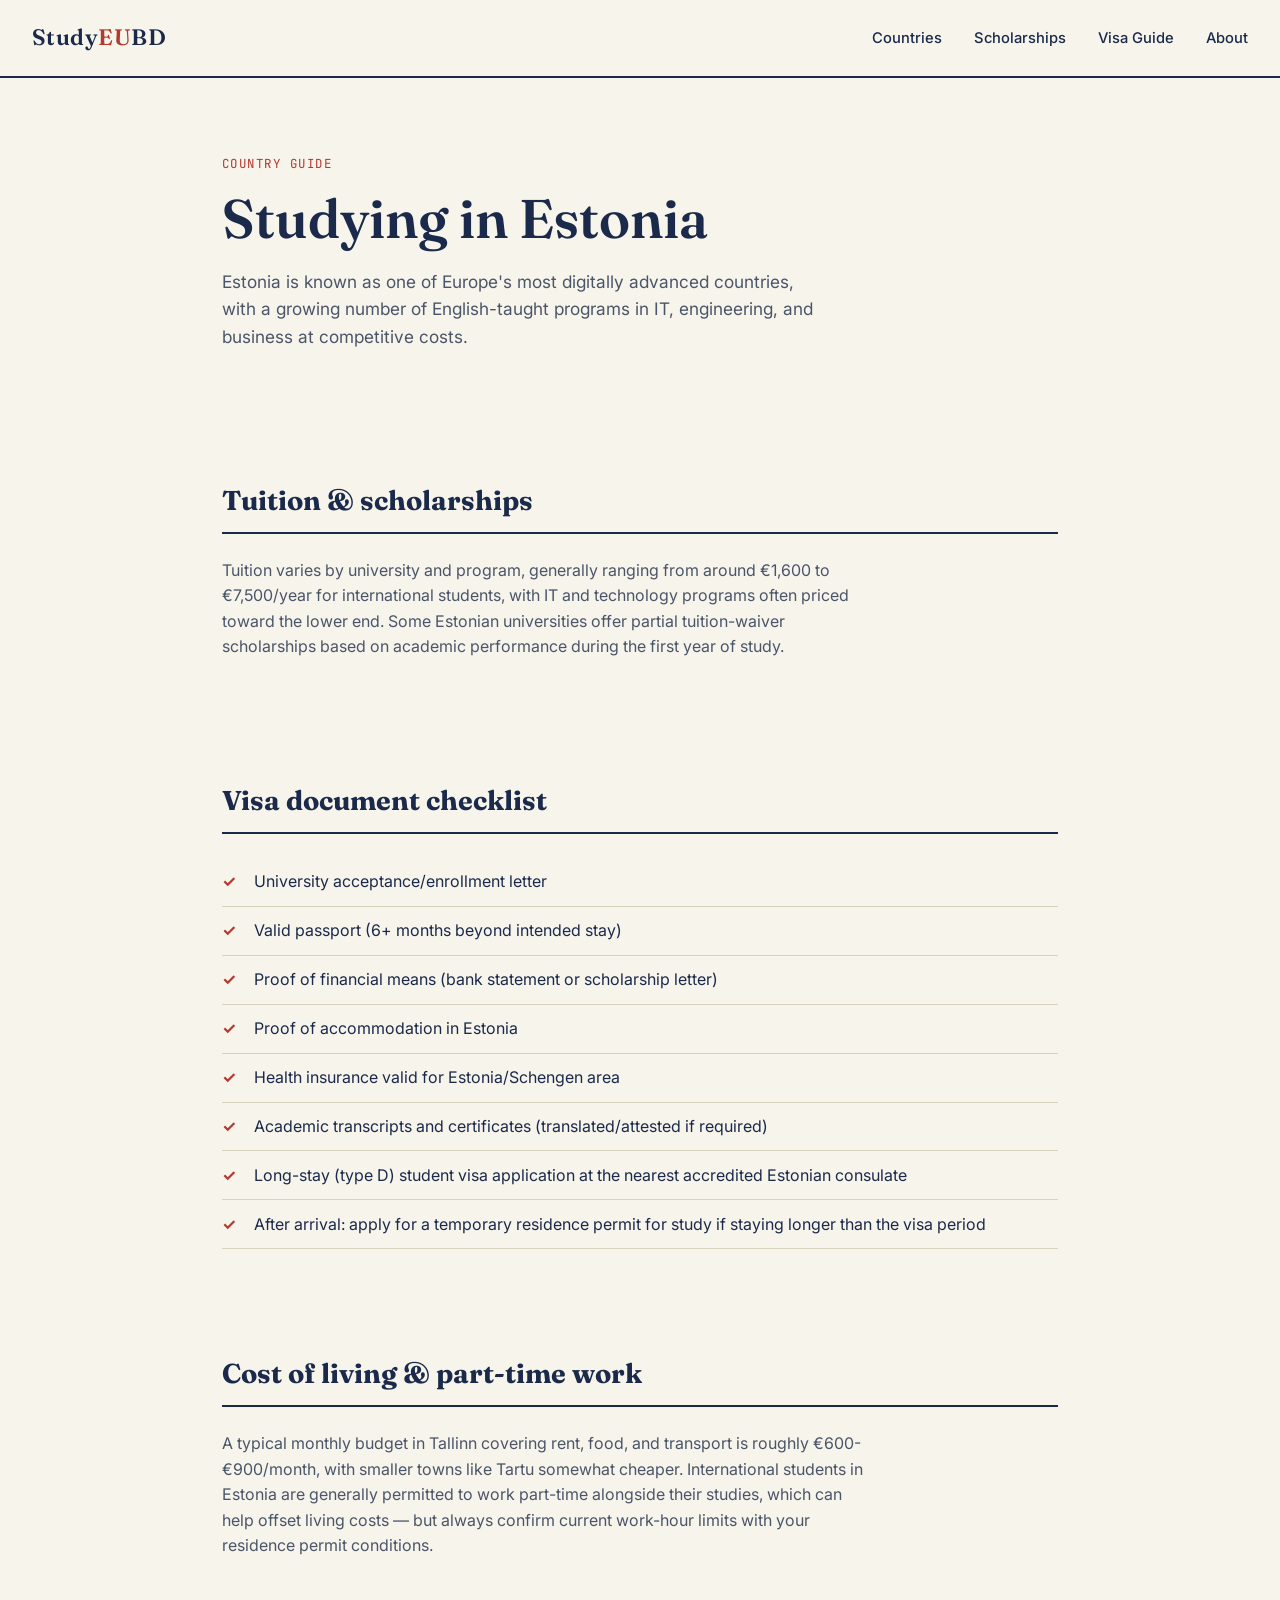
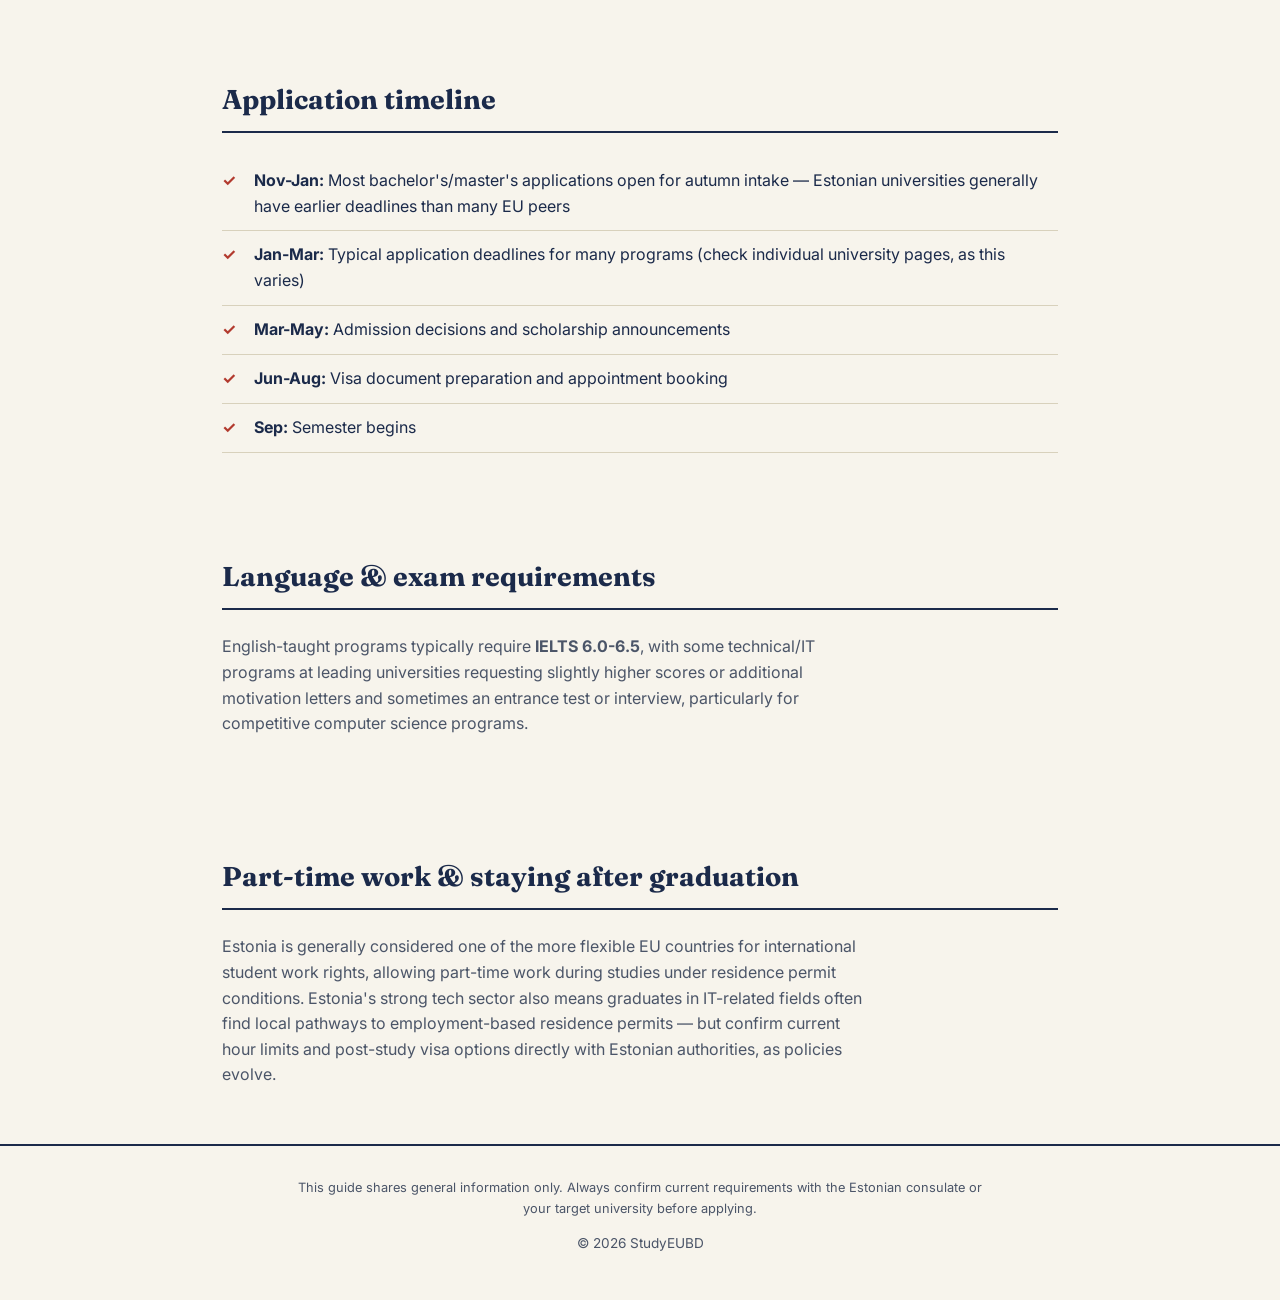
==== countries/estonia.html @ 98ff265a "Add Italy, Hungary, Romania, Estonia, Lithuania guides" ====
<!DOCTYPE html>
<html lang="en">
<head>
  <meta charset="UTF-8">
  <meta name="viewport" content="width=device-width, initial-scale=1.0">
  <title>Study in Estonia — Guide for Bangladeshi Students</title>
  <meta name="description" content="Digital-first universities, part-time work rules, visa requirements, and cost of living in Estonia for Bangladeshi students.">
  <link rel="preconnect" href="https://fonts.googleapis.com">
  <link href="https://fonts.googleapis.com/css2?family=Fraunces:wght@500;600&family=Inter:wght@400;500&family=JetBrains+Mono:wght@500&display=swap" rel="stylesheet">
  <link rel="stylesheet" href="../style.css">
</head>
<body>

  <header class="site-header">
    <a href="../index.html" class="logo">Study<span>EU</span>BD</a>
    <nav>
      <a href="../index.html#countries">Countries</a>
      <a href="../index.html#scholarships">Scholarships</a>
      <a href="../index.html#visa">Visa Guide</a>
      <a href="../index.html#about">About</a>
    </nav>
  </header>

  <section class="hero">
    <span class="eyebrow">Country guide</span>
    <h1>Studying in Estonia</h1>
    <p>Estonia is known as one of Europe's most digitally advanced countries, with a growing number of English-taught programs in IT, engineering, and business at competitive costs.</p>
  </section>

  <section class="section">
    <h2>Tuition &amp; scholarships</h2>
    <p style="color:var(--text-soft); max-width:65ch;">
      Tuition varies by university and program, generally ranging from around €1,600 to €7,500/year for international students, with IT and technology programs often priced toward the lower end. Some Estonian universities offer partial tuition-waiver scholarships based on academic performance during the first year of study.
    </p>
  </section>

  <section class="section">
    <h2>Visa document checklist</h2>
    <ul class="checklist">
      <li>University acceptance/enrollment letter</li>
      <li>Valid passport (6+ months beyond intended stay)</li>
      <li>Proof of financial means (bank statement or scholarship letter)</li>
      <li>Proof of accommodation in Estonia</li>
      <li>Health insurance valid for Estonia/Schengen area</li>
      <li>Academic transcripts and certificates (translated/attested if required)</li>
      <li>Long-stay (type D) student visa application at the nearest accredited Estonian consulate</li>
      <li>After arrival: apply for a temporary residence permit for study if staying longer than the visa period</li>
    </ul>
  </section>

  <section class="section">
    <h2>Cost of living &amp; part-time work</h2>
    <p style="color:var(--text-soft); max-width:65ch;">
      A typical monthly budget in Tallinn covering rent, food, and transport is roughly €600-€900/month, with smaller towns like Tartu somewhat cheaper. International students in Estonia are generally permitted to work part-time alongside their studies, which can help offset living costs — but always confirm current work-hour limits with your residence permit conditions.
    </p>
  </section>

  <section class="section">
    <h2>Application timeline</h2>
    <ul class="checklist">
      <li><strong>Nov-Jan:</strong> Most bachelor's/master's applications open for autumn intake — Estonian universities generally have earlier deadlines than many EU peers</li>
      <li><strong>Jan-Mar:</strong> Typical application deadlines for many programs (check individual university pages, as this varies)</li>
      <li><strong>Mar-May:</strong> Admission decisions and scholarship announcements</li>
      <li><strong>Jun-Aug:</strong> Visa document preparation and appointment booking</li>
      <li><strong>Sep:</strong> Semester begins</li>
    </ul>
  </section>

  <section class="section">
    <h2>Language &amp; exam requirements</h2>
    <p style="color:var(--text-soft); max-width:65ch;">
      English-taught programs typically require <strong>IELTS 6.0-6.5</strong>, with some technical/IT programs at leading universities requesting slightly higher scores or additional motivation letters and sometimes an entrance test or interview, particularly for competitive computer science programs.
    </p>
  </section>

  <section class="section">
    <h2>Part-time work &amp; staying after graduation</h2>
    <p style="color:var(--text-soft); max-width:65ch;">
      Estonia is generally considered one of the more flexible EU countries for international student work rights, allowing part-time work during studies under residence permit conditions. Estonia's strong tech sector also means graduates in IT-related fields often find local pathways to employment-based residence permits — but confirm current hour limits and post-study visa options directly with Estonian authorities, as policies evolve.
    </p>
  </section>

  <footer>
    <p class="disclaimer">This guide shares general information only. Always confirm current requirements with the Estonian consulate or your target university before applying.</p>
    <p>&copy; 2026 StudyEUBD</p>
  </footer>

</body>
</html>
---- style.css ----
/* ============================================
   Study EU BD — shared stylesheet
   Theme: passport / visa-stamp identity
   ============================================ */

:root {
  --ink: #1B2A4A;        /* deep indigo — passport cover */
  --paper: #F7F4EC;      /* warm paper */
  --paper-dim: #EDE8DA;
  --gold: #B08D57;       /* brass / visa-stamp gold */
  --stamp: #B23A2E;      /* stamp-ink red for accents */
  --line: #D8D1BC;
  --text-soft: #4B5568;

  --display: "Fraunces", Georgia, serif;
  --body: "Inter", system-ui, -apple-system, sans-serif;
  --mono: "JetBrains Mono", monospace;
}

* { box-sizing: border-box; }

html { scroll-behavior: smooth; }

body {
  margin: 0;
  background: var(--paper);
  color: var(--ink);
  font-family: var(--body);
  line-height: 1.6;
}

a { color: inherit; }

/* ---------- Header ---------- */
.site-header {
  display: flex;
  justify-content: space-between;
  align-items: center;
  padding: 1.25rem 2rem;
  border-bottom: 2px solid var(--ink);
  background: var(--paper);
  position: sticky;
  top: 0;
  z-index: 10;
}

.logo {
  font-family: var(--display);
  font-size: 1.4rem;
  font-weight: 600;
  text-decoration: none;
  letter-spacing: 0.02em;
}

.logo span { color: var(--stamp); }

nav a {
  text-decoration: none;
  margin-left: 1.75rem;
  font-size: 0.92rem;
  font-weight: 500;
  color: var(--ink);
  border-bottom: 2px solid transparent;
  padding-bottom: 2px;
  transition: border-color 0.2s ease;
}

nav a:hover { border-color: var(--gold); }

/* ---------- Hero ---------- */
.hero {
  max-width: 900px;
  margin: 0 auto;
  padding: 4.5rem 2rem 3rem;
  text-align: left;
}

.hero .eyebrow {
  font-family: var(--mono);
  font-size: 0.78rem;
  letter-spacing: 0.12em;
  text-transform: uppercase;
  color: var(--stamp);
  display: inline-block;
  margin-bottom: 1rem;
}

.hero h1 {
  font-family: var(--display);
  font-size: clamp(2.2rem, 5vw, 3.4rem);
  line-height: 1.08;
  margin: 0 0 1.2rem;
  font-weight: 600;
}

.hero p {
  max-width: 55ch;
  color: var(--text-soft);
  font-size: 1.08rem;
}

/* ---------- Journey line (signature element) ---------- */
.journey {
  max-width: 900px;
  margin: 2.5rem auto 4rem;
  padding: 0 2rem;
}

.journey-track {
  display: flex;
  align-items: center;
  justify-content: space-between;
  position: relative;
  padding: 1rem 0;
}

.journey-track::before {
  content: "";
  position: absolute;
  left: 0; right: 0; top: 50%;
  border-top: 2px dashed var(--line);
  z-index: 0;
}

.stamp {
  position: relative;
  z-index: 1;
  background: var(--paper);
  border: 2px solid var(--ink);
  border-radius: 50%;
  width: 84px;
  height: 84px;
  display: flex;
  align-items: center;
  justify-content: center;
  flex-direction: column;
  text-align: center;
  font-family: var(--mono);
  font-size: 0.62rem;
  letter-spacing: 0.03em;
  text-transform: uppercase;
  transform: rotate(-4deg);
  cursor: pointer;
  text-decoration: none;
  color: var(--ink);
  transition: transform 0.2s ease, border-color 0.2s ease;
}

.stamp:nth-child(even) { transform: rotate(3deg); }
.stamp:hover { transform: rotate(0deg) scale(1.06); border-color: var(--stamp); color: var(--stamp); }

.stamp strong {
  font-family: var(--display);
  font-size: 0.85rem;
  font-weight: 600;
  margin-top: 2px;
}

/* ---------- Section blocks ---------- */
.section {
  max-width: 900px;
  margin: 0 auto;
  padding: 2.5rem 2rem;
}

.section h2 {
  font-family: var(--display);
  font-size: 1.7rem;
  border-bottom: 2px solid var(--ink);
  padding-bottom: 0.6rem;
  margin-bottom: 1.5rem;
}

.card-grid {
  display: grid;
  grid-template-columns: repeat(auto-fit, minmax(230px, 1fr));
  gap: 1.25rem;
}

.card {
  background: var(--paper-dim);
  border: 1px solid var(--line);
  border-radius: 6px;
  padding: 1.4rem;
  text-decoration: none;
  color: var(--ink);
  transition: border-color 0.2s ease, transform 0.2s ease;
}

.card:hover { border-color: var(--gold); transform: translateY(-2px); }

.card .tag {
  font-family: var(--mono);
  font-size: 0.7rem;
  color: var(--stamp);
  text-transform: uppercase;
  letter-spacing: 0.08em;
}

.card h3 {
  font-family: var(--display);
  margin: 0.4rem 0 0.4rem;
  font-size: 1.2rem;
}

.card p { color: var(--text-soft); font-size: 0.92rem; margin: 0; }

/* ---------- Checklist (used on country pages) ---------- */
.checklist {
  list-style: none;
  padding: 0;
  margin: 0;
}

.checklist li {
  padding: 0.7rem 0 0.7rem 2rem;
  border-bottom: 1px solid var(--line);
  position: relative;
}

.checklist li::before {
  content: "✓";
  position: absolute;
  left: 0;
  color: var(--stamp);
  font-weight: bold;
}

/* ---------- Footer ---------- */
footer {
  border-top: 2px solid var(--ink);
  padding: 2rem;
  text-align: center;
  font-size: 0.85rem;
  color: var(--text-soft);
}

footer .disclaimer {
  max-width: 700px;
  margin: 0 auto 0.6rem;
  font-size: 0.8rem;
}

/* ---------- Responsive ---------- */
@media (max-width: 640px) {
  .site-header { flex-direction: column; gap: 0.75rem; padding: 1rem; }
  nav a { margin: 0 0.6rem; }
  .journey-track { flex-wrap: wrap; gap: 1.5rem; justify-content: center; }
  .journey-track::before { display: none; }
}

/* Respect reduced motion */
@media (prefers-reduced-motion: reduce) {
  * { transition: none !important; scroll-behavior: auto !important; }
}
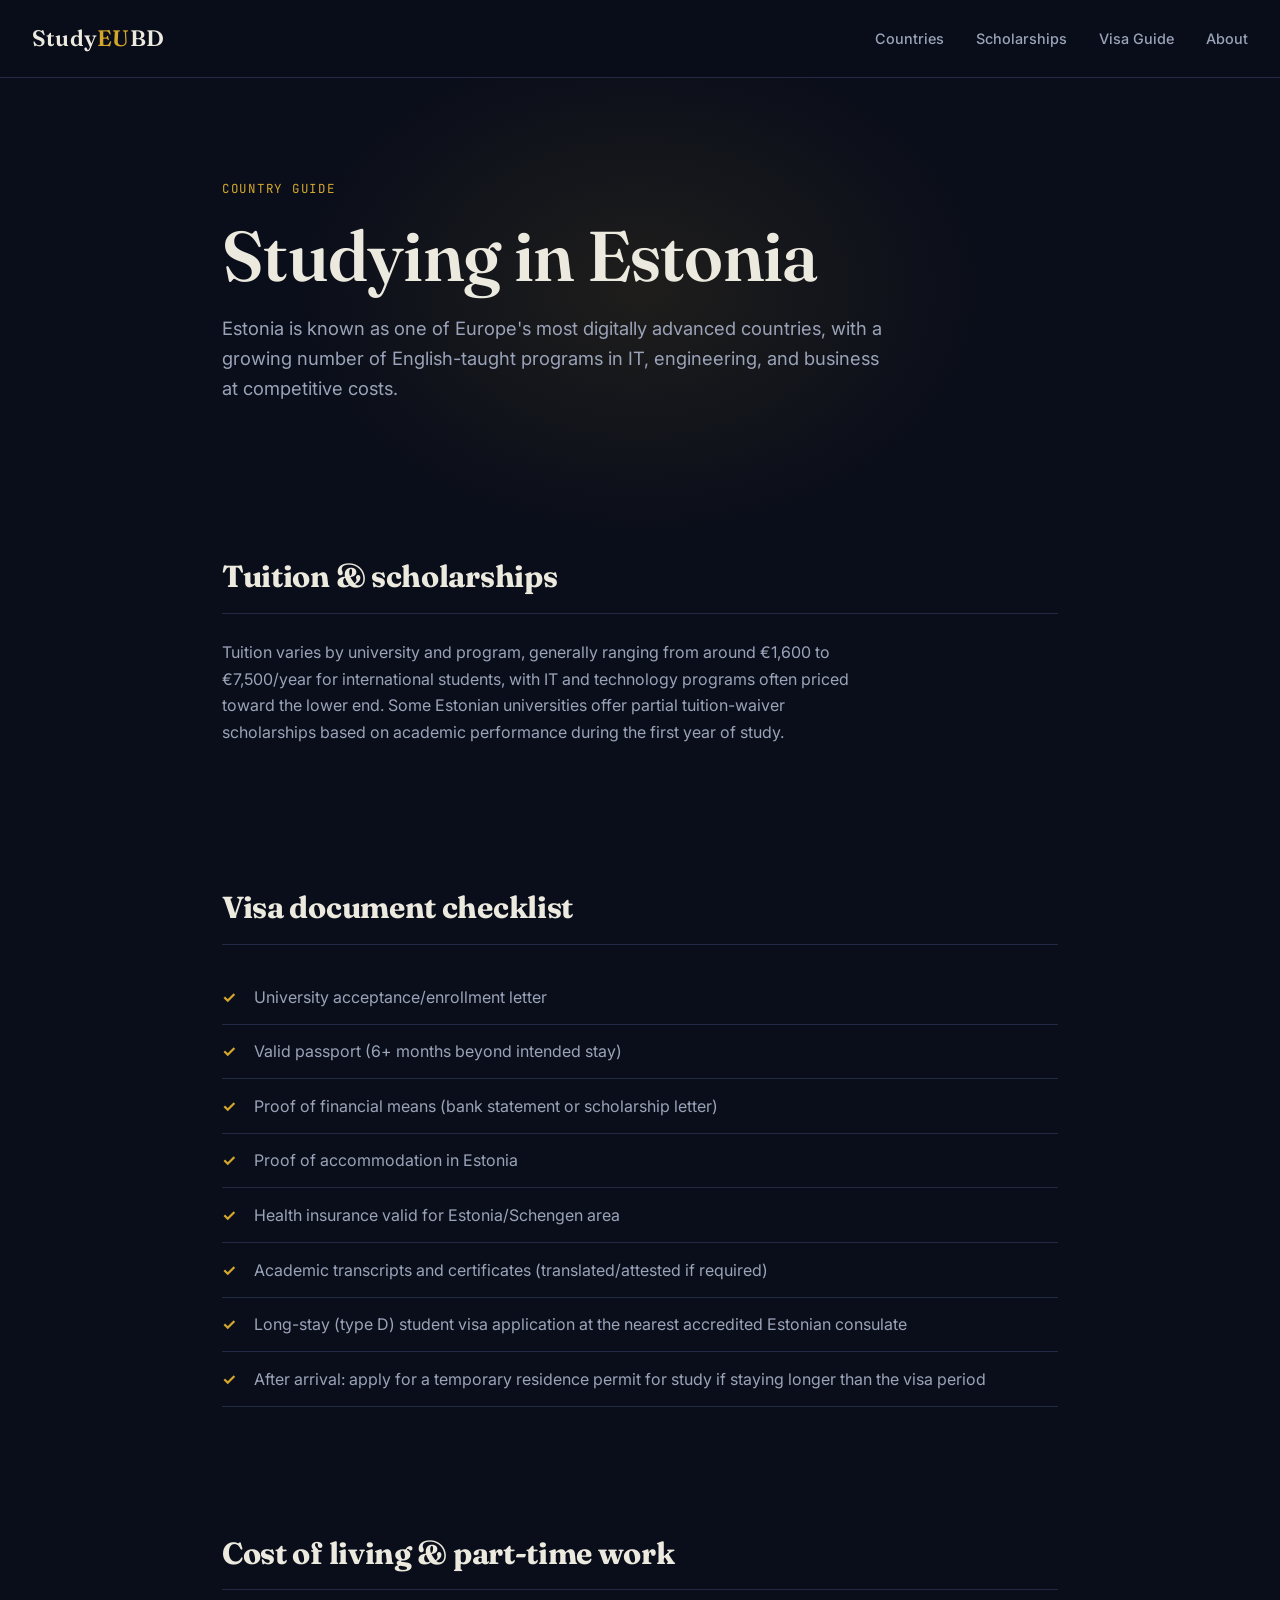
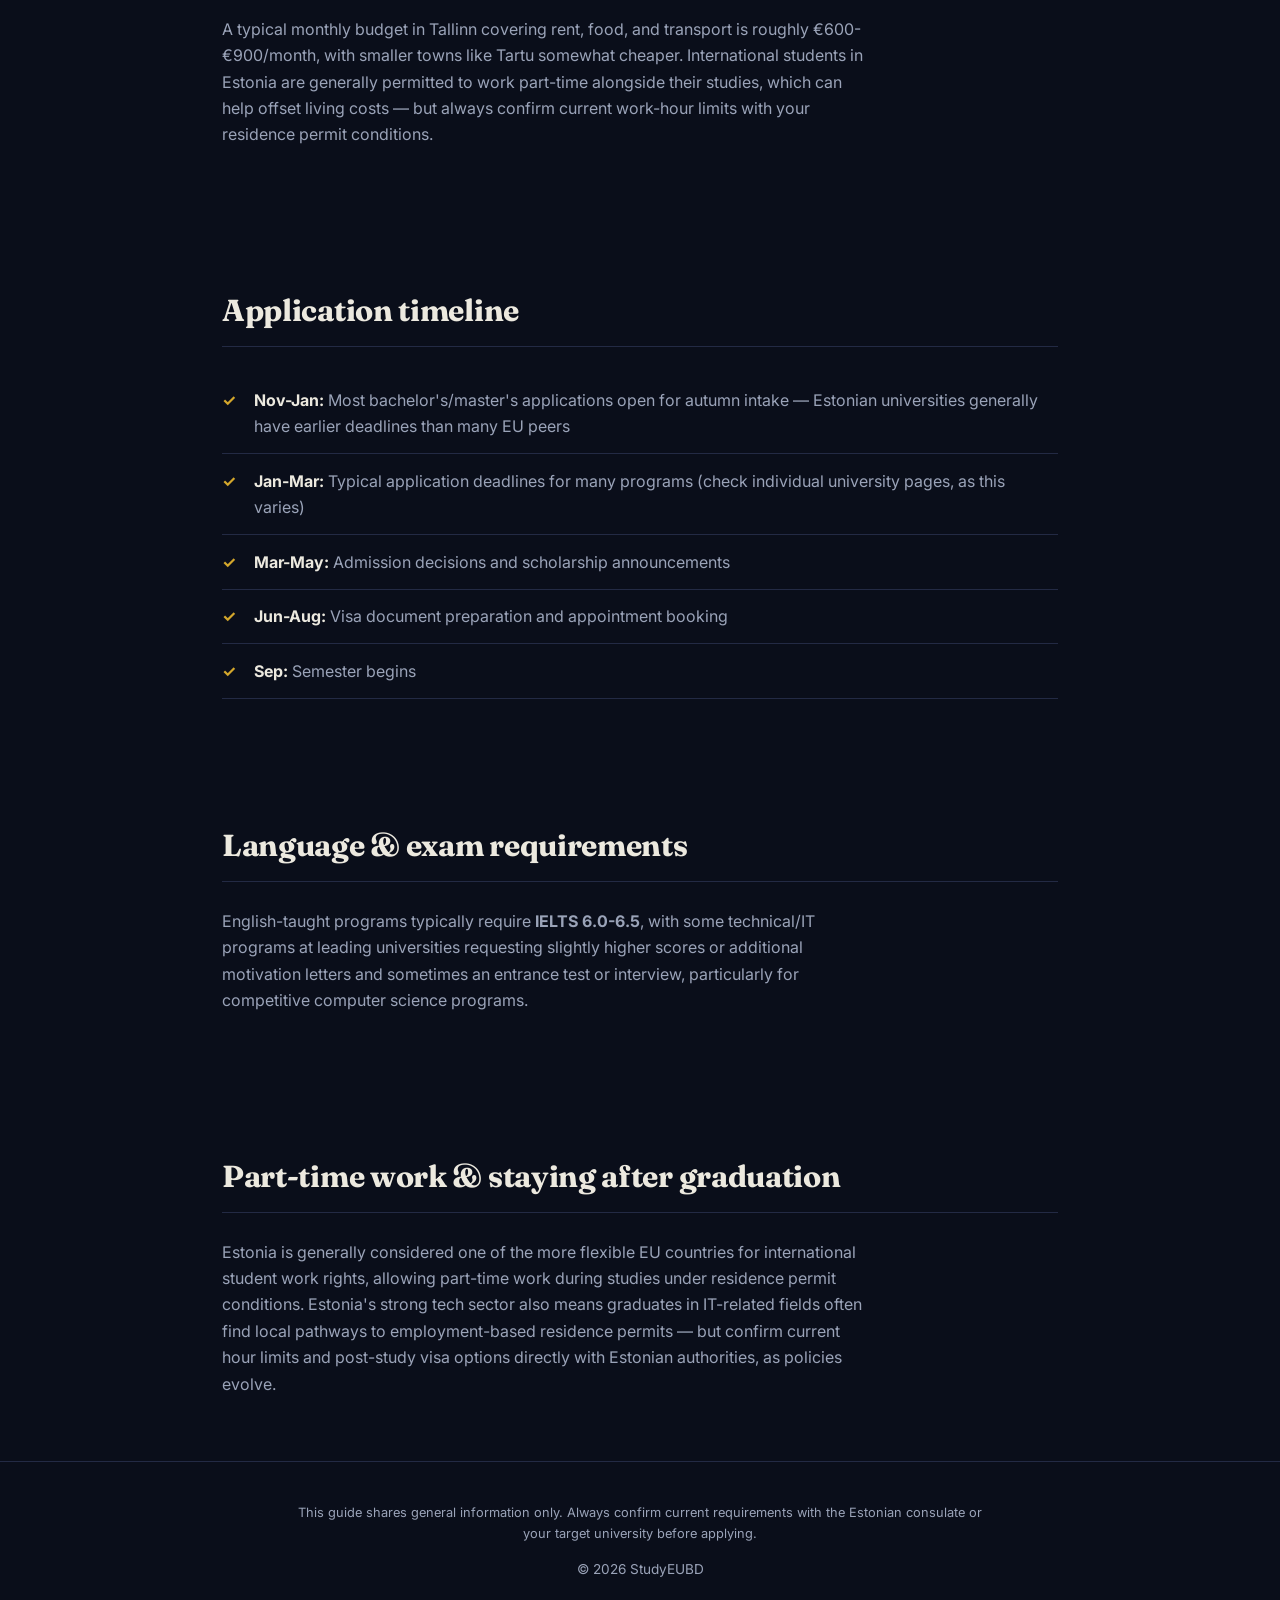
==== commit 114230b4: "Redesign: dark premium theme with scroll animations" ====
--- a/countries/estonia.html
+++ b/countries/estonia.html
@@ -85,5 +85,6 @@
     <p>&copy; 2026 StudyEUBD</p>
   </footer>
 
+  <script src="../script.js"></script>
 </body>
 </html>
--- a/style.css
+++ b/style.css
@@ -1,16 +1,17 @@
 /* ============================================
-   Study EU BD — shared stylesheet
-   Theme: passport / visa-stamp identity
+   Study EU BD — premium dark stylesheet
+   Theme: departure board / midnight visa stamp
    ============================================ */
 
 :root {
-  --ink: #1B2A4A;        /* deep indigo — passport cover */
-  --paper: #F7F4EC;      /* warm paper */
-  --paper-dim: #EDE8DA;
-  --gold: #B08D57;       /* brass / visa-stamp gold */
-  --stamp: #B23A2E;      /* stamp-ink red for accents */
-  --line: #D8D1BC;
-  --text-soft: #4B5568;
+  --bg: #0A0E1A;          /* near-black navy — night sky */
+  --bg-panel: #12172A;    /* card / panel background */
+  --bg-panel-hover: #171E38;
+  --ink: #ECE9DF;         /* warm off-white text */
+  --text-soft: #9AA3B8;   /* muted secondary text */
+  --gold: #D4A72C;        /* departure-board amber */
+  --stamp: #E0623F;       /* warm stamp-ink accent */
+  --line: #232A44;
 
   --display: "Fraunces", Georgia, serif;
   --body: "Inter", system-ui, -apple-system, sans-serif;
@@ -23,10 +24,10 @@
 
 body {
   margin: 0;
-  background: var(--paper);
+  background: var(--bg);
   color: var(--ink);
   font-family: var(--body);
-  line-height: 1.6;
+  line-height: 1.65;
 }
 
 a { color: inherit; }
@@ -37,8 +38,9 @@
   justify-content: space-between;
   align-items: center;
   padding: 1.25rem 2rem;
-  border-bottom: 2px solid var(--ink);
-  background: var(--paper);
+  border-bottom: 1px solid var(--line);
+  background: rgba(10, 14, 26, 0.85);
+  backdrop-filter: blur(8px);
   position: sticky;
   top: 0;
   z-index: 10;
@@ -49,60 +51,75 @@
   font-size: 1.4rem;
   font-weight: 600;
   text-decoration: none;
-  letter-spacing: 0.02em;
-}
-
-.logo span { color: var(--stamp); }
+  letter-spacing: 0.01em;
+  color: var(--ink);
+}
+
+.logo span { color: var(--gold); }
 
 nav a {
   text-decoration: none;
   margin-left: 1.75rem;
-  font-size: 0.92rem;
+  font-size: 0.9rem;
   font-weight: 500;
-  color: var(--ink);
+  color: var(--text-soft);
   border-bottom: 2px solid transparent;
   padding-bottom: 2px;
-  transition: border-color 0.2s ease;
-}
-
-nav a:hover { border-color: var(--gold); }
+  transition: color 0.25s ease, border-color 0.25s ease;
+}
+
+nav a:hover { color: var(--ink); border-color: var(--gold); }
 
 /* ---------- Hero ---------- */
 .hero {
   max-width: 900px;
   margin: 0 auto;
-  padding: 4.5rem 2rem 3rem;
+  padding: 6rem 2rem 3.5rem;
   text-align: left;
+  position: relative;
+}
+
+.hero::before {
+  content: "";
+  position: absolute;
+  top: -40px; left: 50%;
+  width: 700px; height: 500px;
+  transform: translateX(-50%);
+  background: radial-gradient(ellipse at center, rgba(212, 167, 44, 0.10) 0%, rgba(10,14,26,0) 70%);
+  z-index: -1;
+  pointer-events: none;
 }
 
 .hero .eyebrow {
   font-family: var(--mono);
   font-size: 0.78rem;
-  letter-spacing: 0.12em;
+  letter-spacing: 0.14em;
   text-transform: uppercase;
-  color: var(--stamp);
+  color: var(--gold);
   display: inline-block;
-  margin-bottom: 1rem;
+  margin-bottom: 1.2rem;
 }
 
 .hero h1 {
   font-family: var(--display);
-  font-size: clamp(2.2rem, 5vw, 3.4rem);
-  line-height: 1.08;
-  margin: 0 0 1.2rem;
+  font-size: clamp(2.6rem, 6vw, 4.4rem);
+  line-height: 1.04;
+  letter-spacing: -0.01em;
+  margin: 0 0 1.3rem;
   font-weight: 600;
+  color: var(--ink);
 }
 
 .hero p {
   max-width: 55ch;
   color: var(--text-soft);
-  font-size: 1.08rem;
+  font-size: 1.15rem;
 }
 
 /* ---------- Journey line (signature element) ---------- */
 .journey {
   max-width: 900px;
-  margin: 2.5rem auto 4rem;
+  margin: 1.5rem auto 5rem;
   padding: 0 2rem;
 }
 
@@ -118,18 +135,18 @@
   content: "";
   position: absolute;
   left: 0; right: 0; top: 50%;
-  border-top: 2px dashed var(--line);
+  border-top: 1px dashed var(--line);
   z-index: 0;
 }
 
 .stamp {
   position: relative;
   z-index: 1;
-  background: var(--paper);
-  border: 2px solid var(--ink);
+  background: var(--bg-panel);
+  border: 1px solid var(--line);
   border-radius: 50%;
-  width: 84px;
-  height: 84px;
+  width: 88px;
+  height: 88px;
   display: flex;
   align-items: center;
   justify-content: center;
@@ -139,36 +156,42 @@
   font-size: 0.62rem;
   letter-spacing: 0.03em;
   text-transform: uppercase;
-  transform: rotate(-4deg);
   cursor: pointer;
   text-decoration: none;
-  color: var(--ink);
-  transition: transform 0.2s ease, border-color 0.2s ease;
-}
-
-.stamp:nth-child(even) { transform: rotate(3deg); }
-.stamp:hover { transform: rotate(0deg) scale(1.06); border-color: var(--stamp); color: var(--stamp); }
+  color: var(--text-soft);
+  transition: transform 0.3s ease, border-color 0.3s ease, box-shadow 0.3s ease, color 0.3s ease;
+}
+
+.stamp:hover {
+  transform: scale(1.08);
+  border-color: var(--gold);
+  color: var(--gold);
+  box-shadow: 0 0 24px rgba(212, 167, 44, 0.25);
+}
 
 .stamp strong {
   font-family: var(--display);
   font-size: 0.85rem;
   font-weight: 600;
   margin-top: 2px;
+  color: var(--ink);
 }
 
 /* ---------- Section blocks ---------- */
 .section {
   max-width: 900px;
   margin: 0 auto;
-  padding: 2.5rem 2rem;
+  padding: 3rem 2rem;
 }
 
 .section h2 {
   font-family: var(--display);
-  font-size: 1.7rem;
-  border-bottom: 2px solid var(--ink);
-  padding-bottom: 0.6rem;
-  margin-bottom: 1.5rem;
+  font-size: 1.9rem;
+  color: var(--ink);
+  border-bottom: 1px solid var(--line);
+  padding-bottom: 0.7rem;
+  margin-bottom: 1.6rem;
+  letter-spacing: -0.01em;
 }
 
 .card-grid {
@@ -178,34 +201,39 @@
 }
 
 .card {
-  background: var(--paper-dim);
+  background: var(--bg-panel);
   border: 1px solid var(--line);
-  border-radius: 6px;
-  padding: 1.4rem;
-  text-decoration: none;
-  color: var(--ink);
-  transition: border-color 0.2s ease, transform 0.2s ease;
-}
-
-.card:hover { border-color: var(--gold); transform: translateY(-2px); }
+  border-radius: 10px;
+  padding: 1.5rem;
+  text-decoration: none;
+  color: var(--ink);
+  transition: border-color 0.3s ease, transform 0.3s ease, box-shadow 0.3s ease, background 0.3s ease;
+}
+
+.card:hover {
+  border-color: var(--gold);
+  transform: translateY(-4px);
+  background: var(--bg-panel-hover);
+  box-shadow: 0 12px 32px rgba(0, 0, 0, 0.4);
+}
 
 .card .tag {
   font-family: var(--mono);
   font-size: 0.7rem;
   color: var(--stamp);
   text-transform: uppercase;
-  letter-spacing: 0.08em;
+  letter-spacing: 0.1em;
 }
 
 .card h3 {
   font-family: var(--display);
-  margin: 0.4rem 0 0.4rem;
-  font-size: 1.2rem;
-}
-
-.card p { color: var(--text-soft); font-size: 0.92rem; margin: 0; }
-
-/* ---------- Checklist (used on country pages) ---------- */
+  margin: 0.5rem 0 0.5rem;
+  font-size: 1.3rem;
+}
+
+.card p { color: var(--text-soft); font-size: 0.94rem; margin: 0; }
+
+/* ---------- Checklist ---------- */
 .checklist {
   list-style: none;
   padding: 0;
@@ -213,23 +241,26 @@
 }
 
 .checklist li {
-  padding: 0.7rem 0 0.7rem 2rem;
+  padding: 0.85rem 0 0.85rem 2rem;
   border-bottom: 1px solid var(--line);
   position: relative;
-}
+  color: var(--text-soft);
+}
+
+.checklist li strong { color: var(--ink); }
 
 .checklist li::before {
   content: "✓";
   position: absolute;
   left: 0;
-  color: var(--stamp);
+  color: var(--gold);
   font-weight: bold;
 }
 
 /* ---------- Footer ---------- */
 footer {
-  border-top: 2px solid var(--ink);
-  padding: 2rem;
+  border-top: 1px solid var(--line);
+  padding: 2.5rem 2rem;
   text-align: center;
   font-size: 0.85rem;
   color: var(--text-soft);
@@ -237,8 +268,20 @@
 
 footer .disclaimer {
   max-width: 700px;
-  margin: 0 auto 0.6rem;
+  margin: 0 auto 0.8rem;
   font-size: 0.8rem;
+}
+
+/* ---------- Scroll reveal ---------- */
+.hero, .section, .card, .stamp {
+  opacity: 0;
+  transform: translateY(28px);
+  transition: opacity 0.8s ease, transform 0.8s ease;
+}
+
+.hero.in-view, .section.in-view, .card.in-view, .stamp.in-view {
+  opacity: 1;
+  transform: none;
 }
 
 /* ---------- Responsive ---------- */
@@ -252,4 +295,5 @@
 /* Respect reduced motion */
 @media (prefers-reduced-motion: reduce) {
   * { transition: none !important; scroll-behavior: auto !important; }
-}
+  .hero, .section, .card, .stamp { opacity: 1 !important; transform: none !important; }
+}
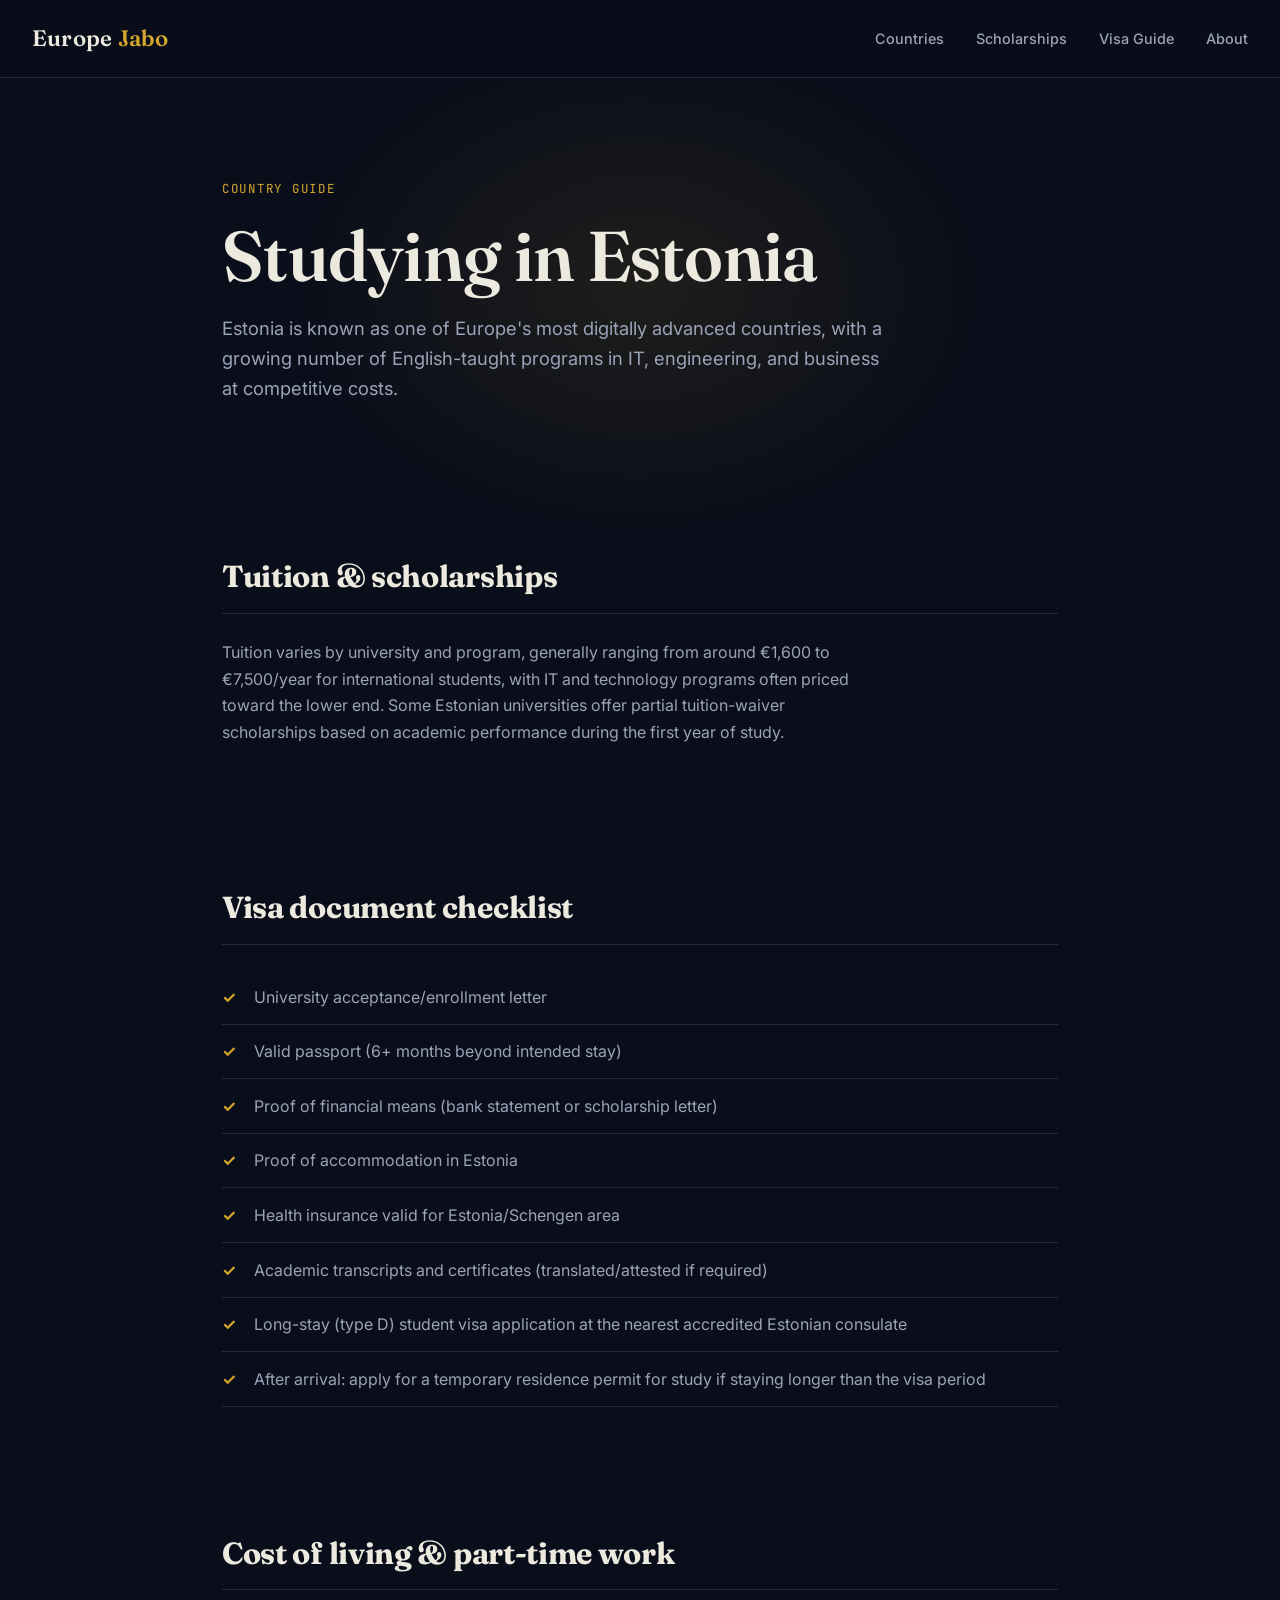
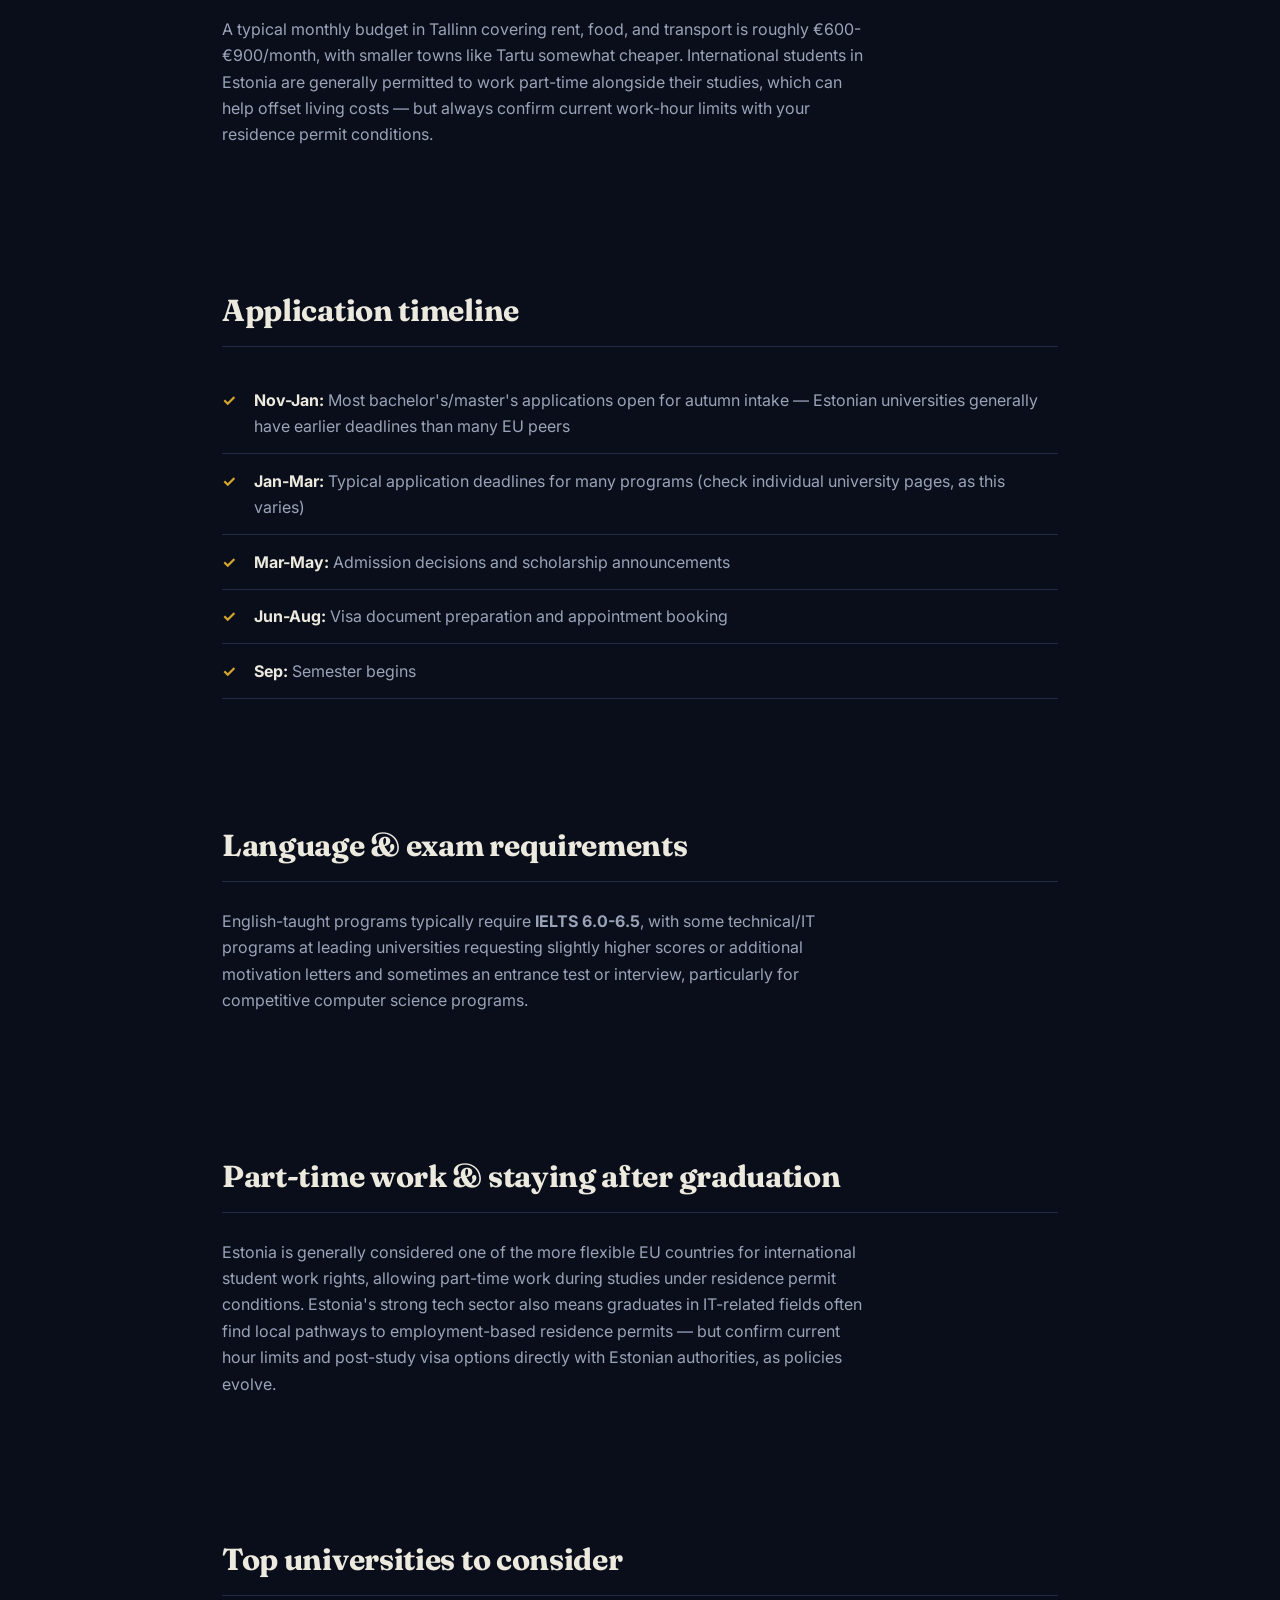
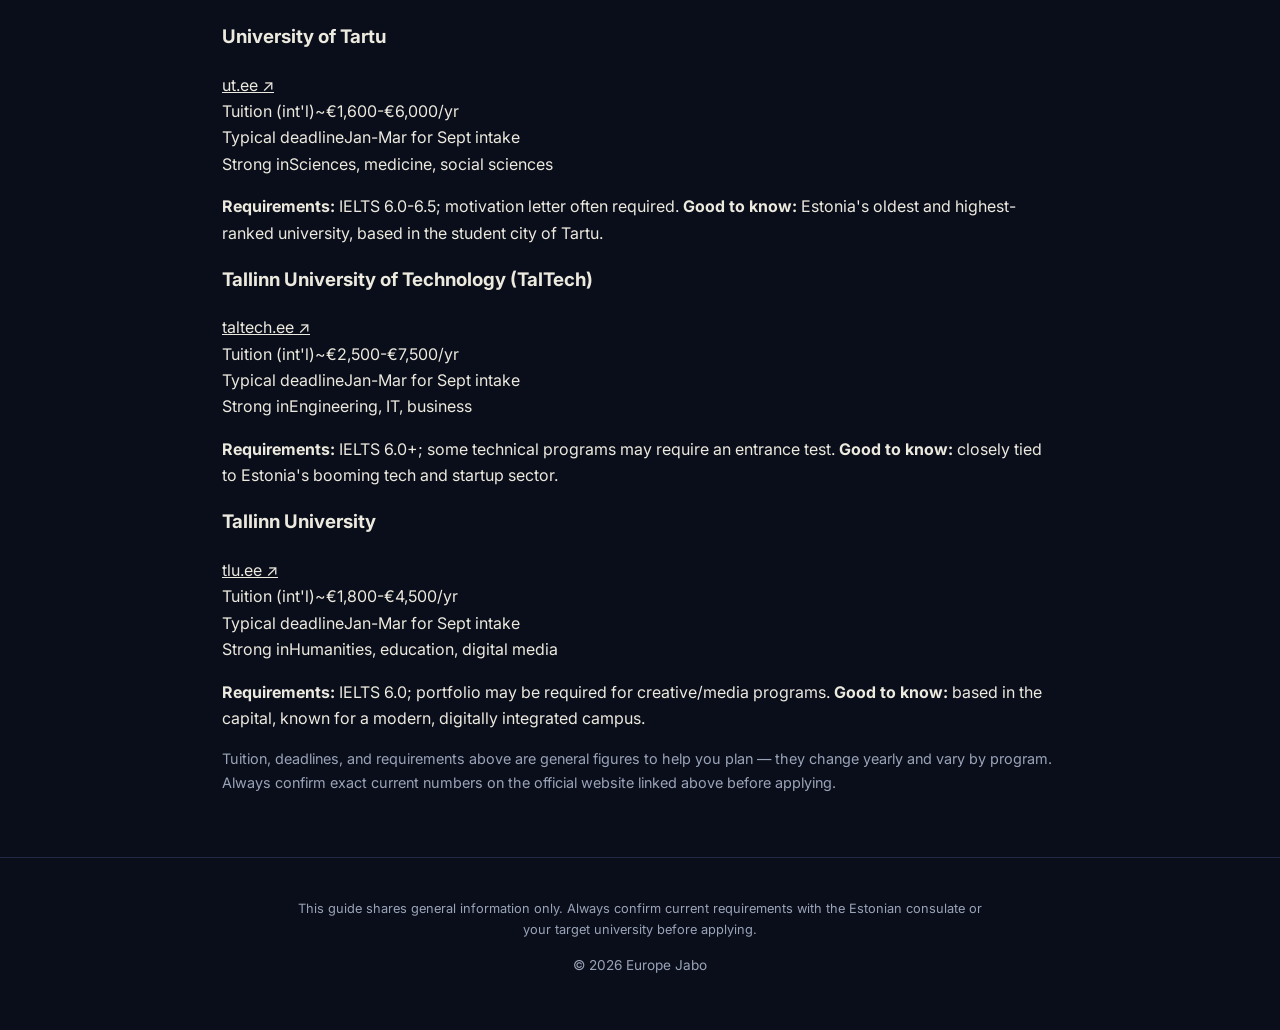
==== commit f5844df9: "Add Germany, Estonia, Romania, Lithunia, Hungary, Netherlands, France, Sweden, Poland guides + count" ====
--- a/countries/estonia.html
+++ b/countries/estonia.html
@@ -12,7 +12,7 @@
 <body>
 
   <header class="site-header">
-    <a href="../index.html" class="logo">Study<span>EU</span>BD</a>
+    <a href="../index.html" class="logo">Europe<span> Jabo</span></a>
     <nav>
       <a href="../index.html#countries">Countries</a>
       <a href="../index.html#scholarships">Scholarships</a>
@@ -80,9 +80,54 @@
     </p>
   </section>
 
+  <section class="section">
+    <h2>Top universities to consider</h2>
+
+    <div class="uni-block">
+      <div class="uni-head">
+        <h3>University of Tartu</h3>
+        <a href="https://www.ut.ee/en" class="uni-link" target="_blank" rel="noopener">ut.ee ↗</a>
+      </div>
+      <div class="uni-facts">
+        <div class="fact"><span class="fact-label">Tuition (int'l)</span><span class="fact-value">~€1,600-€6,000/yr</span></div>
+        <div class="fact"><span class="fact-label">Typical deadline</span><span class="fact-value">Jan-Mar for Sept intake</span></div>
+        <div class="fact"><span class="fact-label">Strong in</span><span class="fact-value">Sciences, medicine, social sciences</span></div>
+      </div>
+      <p class="uni-note"><strong>Requirements:</strong> IELTS 6.0-6.5; motivation letter often required. <strong>Good to know:</strong> Estonia's oldest and highest-ranked university, based in the student city of Tartu.</p>
+    </div>
+
+    <div class="uni-block">
+      <div class="uni-head">
+        <h3>Tallinn University of Technology (TalTech)</h3>
+        <a href="https://taltech.ee/en" class="uni-link" target="_blank" rel="noopener">taltech.ee ↗</a>
+      </div>
+      <div class="uni-facts">
+        <div class="fact"><span class="fact-label">Tuition (int'l)</span><span class="fact-value">~€2,500-€7,500/yr</span></div>
+        <div class="fact"><span class="fact-label">Typical deadline</span><span class="fact-value">Jan-Mar for Sept intake</span></div>
+        <div class="fact"><span class="fact-label">Strong in</span><span class="fact-value">Engineering, IT, business</span></div>
+      </div>
+      <p class="uni-note"><strong>Requirements:</strong> IELTS 6.0+; some technical programs may require an entrance test. <strong>Good to know:</strong> closely tied to Estonia's booming tech and startup sector.</p>
+    </div>
+
+    <div class="uni-block">
+      <div class="uni-head">
+        <h3>Tallinn University</h3>
+        <a href="https://www.tlu.ee/en" class="uni-link" target="_blank" rel="noopener">tlu.ee ↗</a>
+      </div>
+      <div class="uni-facts">
+        <div class="fact"><span class="fact-label">Tuition (int'l)</span><span class="fact-value">~€1,800-€4,500/yr</span></div>
+        <div class="fact"><span class="fact-label">Typical deadline</span><span class="fact-value">Jan-Mar for Sept intake</span></div>
+        <div class="fact"><span class="fact-label">Strong in</span><span class="fact-value">Humanities, education, digital media</span></div>
+      </div>
+      <p class="uni-note"><strong>Requirements:</strong> IELTS 6.0; portfolio may be required for creative/media programs. <strong>Good to know:</strong> based in the capital, known for a modern, digitally integrated campus.</p>
+    </div>
+
+    <p style="color:var(--text-soft); font-size:0.9rem; margin-top:1rem;">Tuition, deadlines, and requirements above are general figures to help you plan — they change yearly and vary by program. Always confirm exact current numbers on the official website linked above before applying.</p>
+  </section>
+
   <footer>
     <p class="disclaimer">This guide shares general information only. Always confirm current requirements with the Estonian consulate or your target university before applying.</p>
-    <p>&copy; 2026 StudyEUBD</p>
+    <p>&copy; 2026 Europe Jabo</p>
   </footer>
 
   <script src="../script.js"></script>
